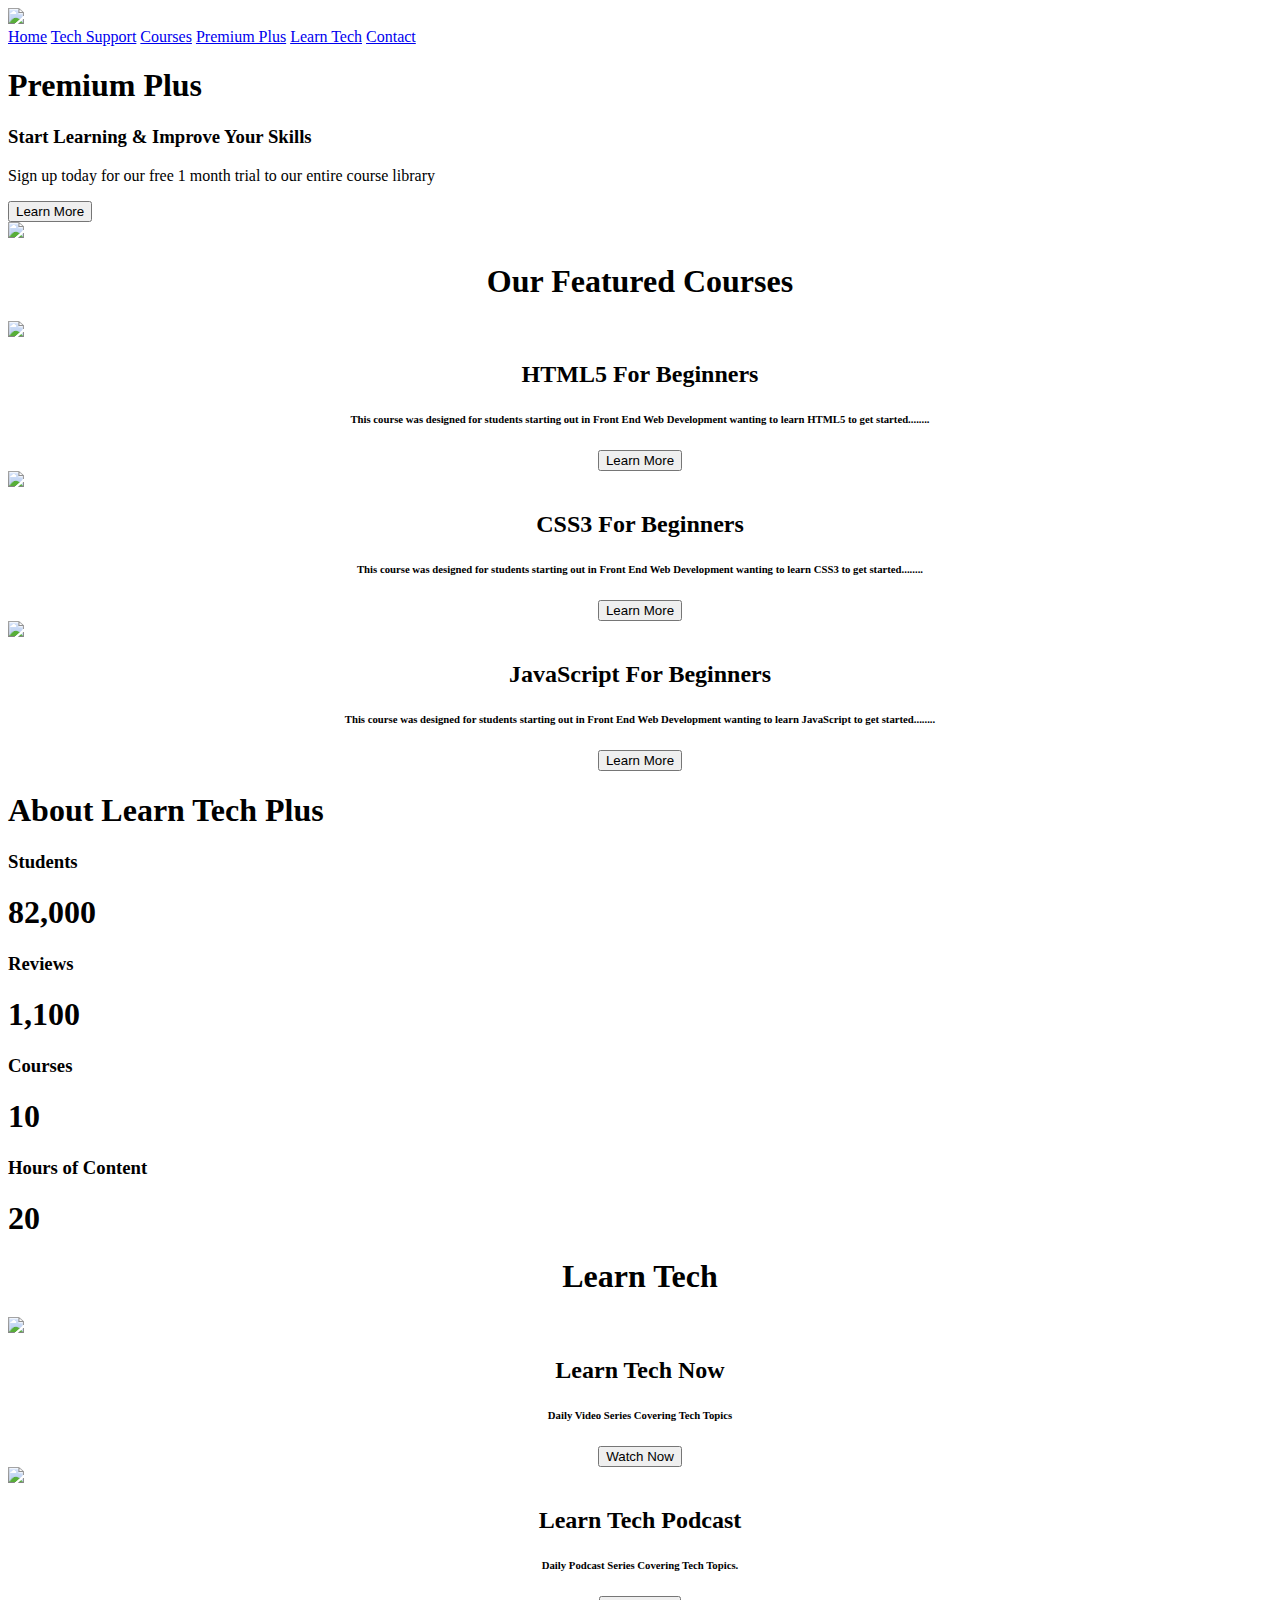
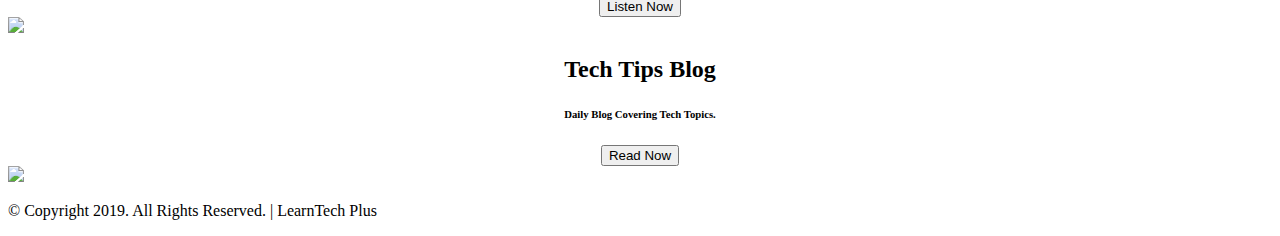
==== index.html @ 210b3e80 "Home Page" ====
<!DOCTYPE html>
<html>
<head>

	<title>Learning Tech | Home</title>

	<!-- Start Normalize CSS -->
	<link rel="stylesheet" type="text/css" href="css/normalize.css">

	<!-- Start Custom CSS -->
	<link rel="stylesheet" type="text/css" href="css/home.css">

	<!-- Start Global CSS -->
	<link rel="stylesheet" type="text/css" href="css/global.css">

</head>
<body>

	<header>

		<img id="logo" src="img/logo.png">

		<nav>
			<a href="index.html">Home</a>
			<a href="techsupport.html">Tech Support</a>
			<a href="courses.html">Courses</a>
			<a href="premiumplus.html">Premium Plus</a>
			<a href="learntech.html">Learn Tech</a>
			<a href="contact.html">Contact</a>
		</nav>

	</header>

	<section id="slideshow">

		<section id="content">

			<h1>Premium Plus</h1>

			<h3>Start Learning & Improve Your Skills</h3>

			<p>Sign up today for our free 1 month trial to our entire course library</p>

			<button>Learn More</button>

		</section>


		<img id="slide" src="img/background.jpg">

	</section>

	<section id="courses">

		<center><h1>Our Featured Courses</h1></center>

		<div class="course">

			<img src="img/course-01.jpg">

			<center><h2>HTML5 For Beginners</h2></center>

			<center><h6>This course was designed for students starting out in Front End Web Development wanting to learn HTML5 to get started........</h6></center>

			<center><button>Learn More</button></center>

		</div>

		<div class="course2">

			<img src="img/course-02.jpg">

			<center><h2>CSS3 For Beginners</h2></center>

			<center><h6>This course was designed for students starting out in Front End Web Development wanting to learn CSS3 to get started........</h6></center>

			<center><button>Learn More</button></center>

		</div>

		<div class="course3">

			<img src="img/course-03.jpg">

			<center><h2>JavaScript For Beginners</h2></center>

			<center><h6>This course was designed for students starting out in Front End Web Development wanting to learn JavaScript to get started........</h6></center>

			<center><button>Learn More</button></center>

		</div>

	</section>

	<section id="about">

		<div class="about">

			<h1>About Learn Tech Plus</h1>

		</div>

		<div class="students">

			<h3>Students</h3>

			<h1>82,000</h1>

		</div>

		<div class="reviews">

			<h3>Reviews</h3>

			<h1>1,100</h1>

		</div>

		<div class="courses">

			<h3>Courses</h3>

			<h1>10</h1>

		</div>

		<div class="content">

			<h3>Hours of Content</h3>

			<h1>20</h1>

		</div>


	</section>

	<section id="learntech">

		<center><h1 class="h1lt">Learn Tech</h1></center>

		<div class="learntechnow">

			<img src="img/learntechnow.jpg">

			<center><h2>Learn Tech Now</h2></center>

			<center><h6>Daily Video Series Covering Tech Topics</h6></center>

			<center><button>Watch Now</button></center>

		</div>

		<div class="learntechpodcast">

			<img src="img/learntechpodcast.jpg">

			<center><h2>Learn Tech Podcast</h2></center>

			<center><h6>Daily Podcast Series Covering Tech Topics.</h6></center>

			<center><button>Listen Now</button></center>

		</div>

		<div class="learntechblog">

			<img src="img/techtipsblog.jpg">

			<center><h2>Tech Tips Blog</h2></center>

			<center><h6>Daily Blog Covering Tech Topics.</h6></center>

			<center><button>Read Now</button></center>

		</div>

	</section>

	<footer>

		<img id="logo" src="img/logo.png">

		<p id="footer">© Copyright 2019. All Rights Reserved. | LearnTech Plus</p>

	</footer>



</body>
</html>
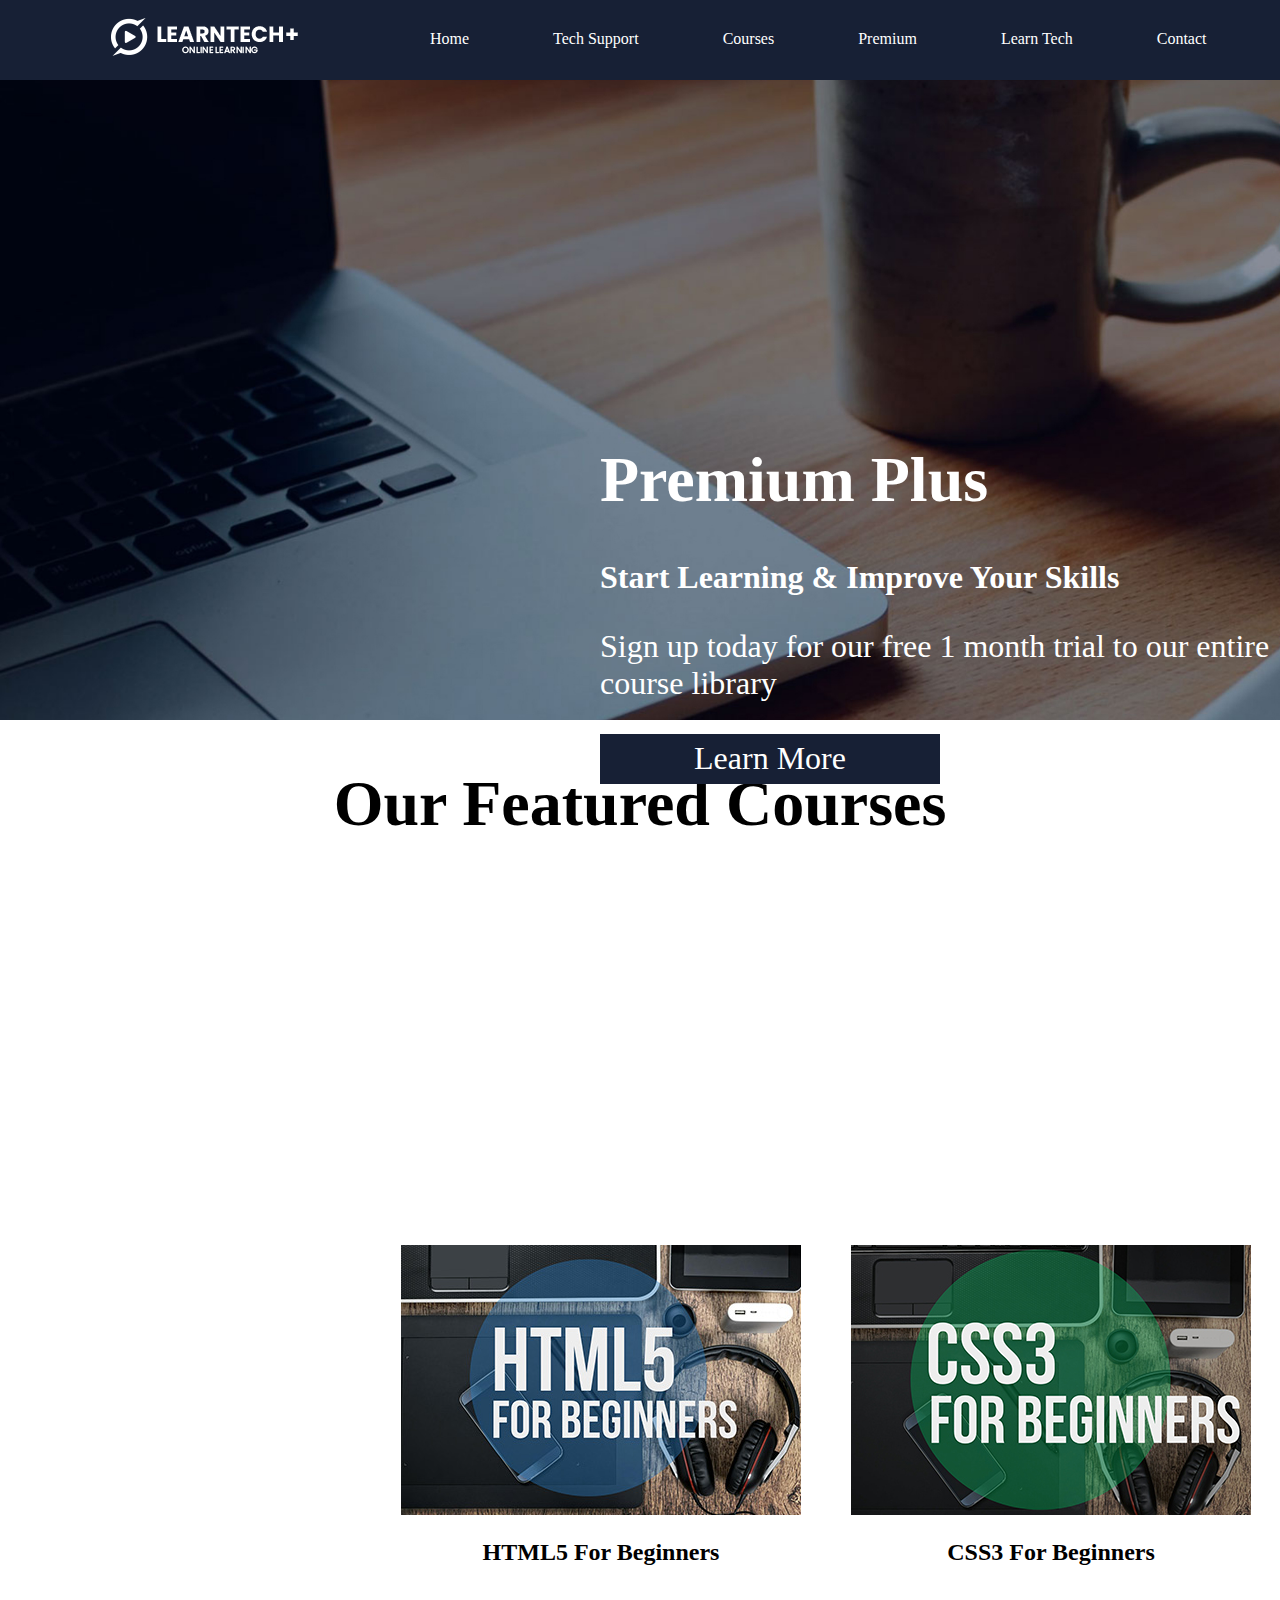
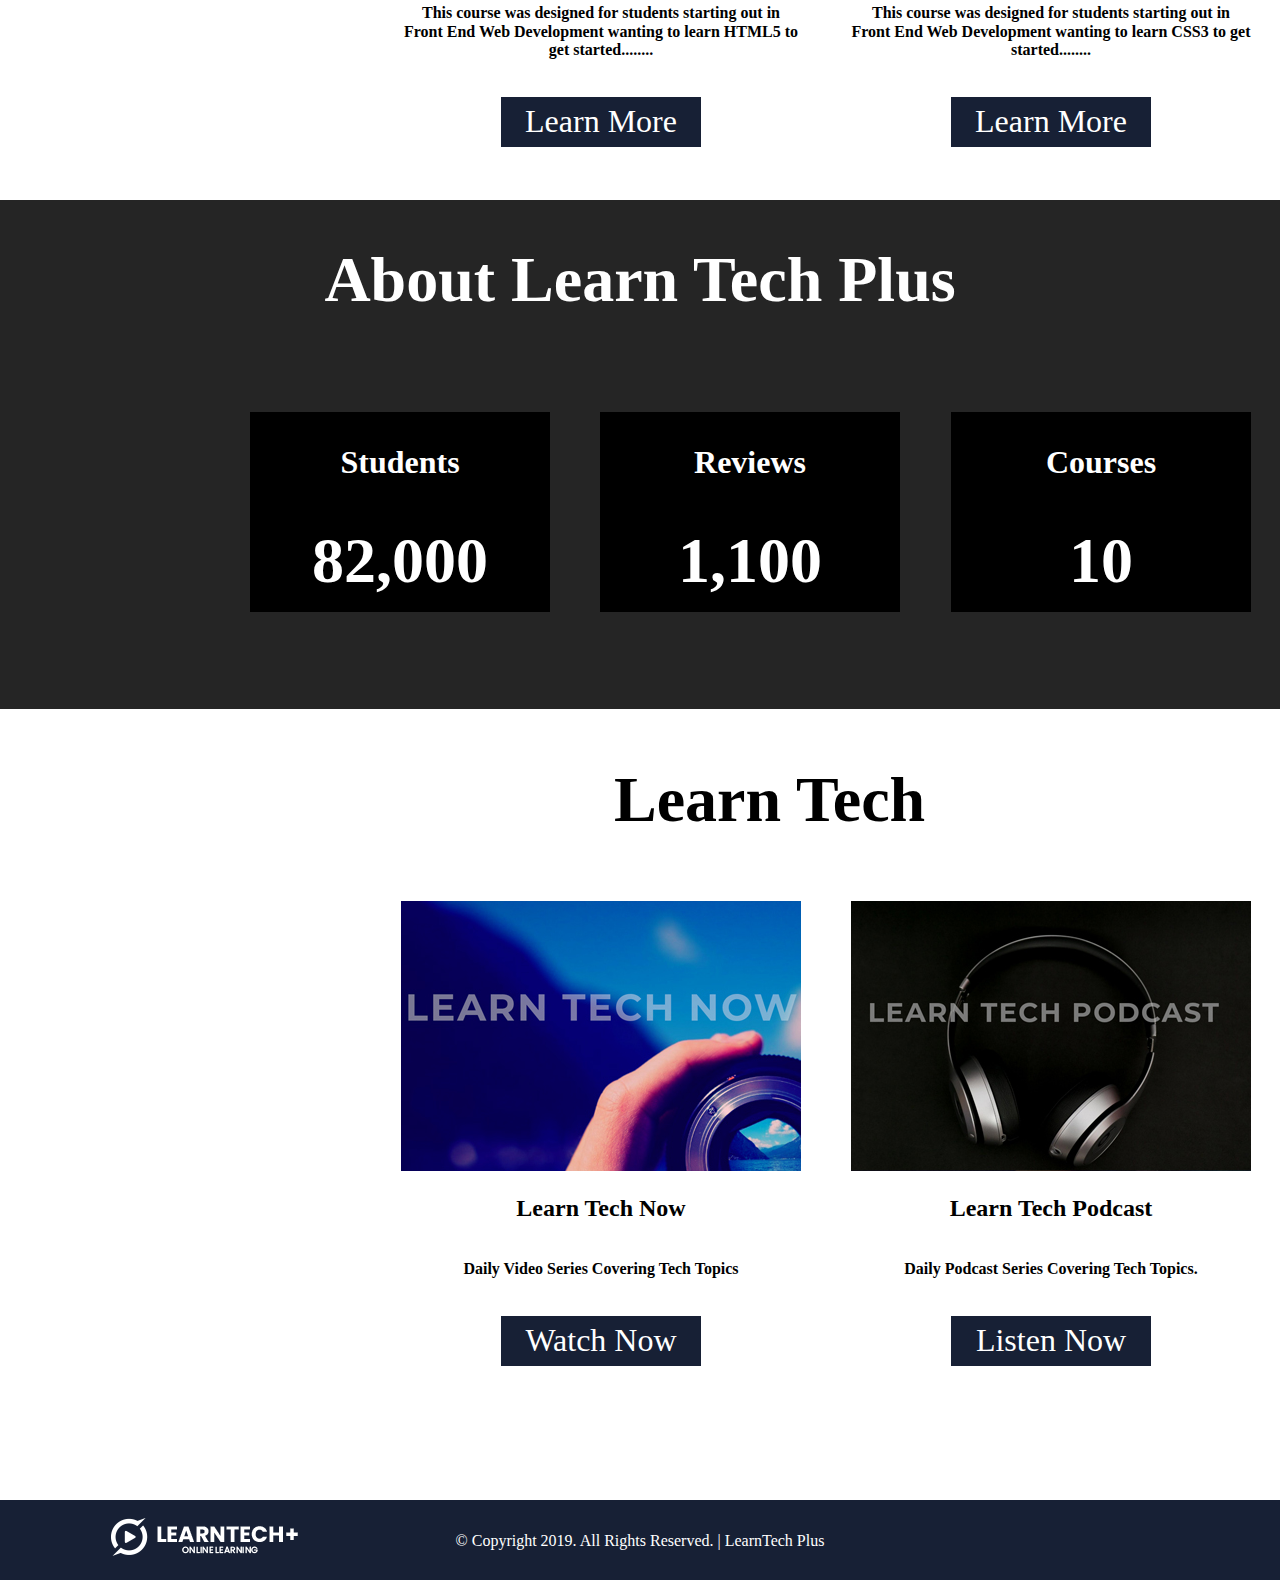
==== commit 6f20c792: "CSS Designing" ====
--- a/index.html
+++ b/index.html
@@ -24,7 +24,7 @@
 			<a href="index.html">Home</a>
 			<a href="techsupport.html">Tech Support</a>
 			<a href="courses.html">Courses</a>
-			<a href="premiumplus.html">Premium Plus</a>
+			<a href="premium.html">Premium</a>
 			<a href="learntech.html">Learn Tech</a>
 			<a href="contact.html">Contact</a>
 		</nav>
@@ -46,7 +46,7 @@
 		</section>
 
 
-		<img id="slide" src="img/background.jpg">
+		<img id="slide" src="img/bg.jpg">
 
 	</section>
 
@@ -56,7 +56,7 @@
 
 		<div class="course">
 
-			<img src="img/course-01.jpg">
+			<img src="img/course1.jpg">
 
 			<center><h2>HTML5 For Beginners</h2></center>
 
@@ -68,7 +68,7 @@
 
 		<div class="course2">
 
-			<img src="img/course-02.jpg">
+			<img src="img/course2.jpg">
 
 			<center><h2>CSS3 For Beginners</h2></center>
 
@@ -80,7 +80,7 @@
 
 		<div class="course3">
 
-			<img src="img/course-03.jpg">
+			<img src="img/course3.jpg">
 
 			<center><h2>JavaScript For Beginners</h2></center>
 
--- a/css/home.css
+++ b/css/home.css
@@ -0,0 +1,221 @@
+/*
+====================================================================================================================================================================
+                                                    Start Slideshow Properties 
+====================================================================================================================================================================
+*/
+
+section#content {
+    color: white;
+    position: absolute;
+    top: 400px;
+    left: 600px;
+
+}
+
+img#slide {
+    width: 100%;
+    height: auto;
+}
+
+/*
+====================================================================================================================================================================
+                                                    End Slideshow Properties 
+====================================================================================================================================================================
+*/
+
+
+/*
+====================================================================================================================================================================
+                                                    Start Featured Courses Properties 
+====================================================================================================================================================================
+*/
+
+div.course {
+    width: 400px;
+    height: 500px;
+    background: white;
+    border: 1px solid transparent;
+    position: absolute;
+    top: 1244px;
+    left: 400px;
+}
+
+div.course2 {
+    width: 400px;
+    height: 500px;
+    background: white;
+    border: 1px solid transparent;
+    position: absolute;
+    top: 1244px;
+    left: 850px;
+}
+
+div.course3 {
+    width: 400px;
+    height: 500px;
+    background: white;
+    border: 1px solid transparent;
+    position: absolute;
+    top: 1244px;
+    left: 1300px;
+}
+
+h6 {
+	font-size: 1em;
+}
+
+/*
+====================================================================================================================================================================
+                                                    End Featured Courses Properties 
+====================================================================================================================================================================
+*/
+
+
+/*
+====================================================================================================================================================================
+                                                    Start About Section Properties 
+====================================================================================================================================================================
+*/
+
+section#about {
+    width: 100%;
+    height: 509px;
+    background: #252525;
+    position: absolute;
+    top: 1800px;
+    left: 0;
+}
+
+div.about {
+	color: white;
+	text-align: center;
+}
+
+div.students {
+    width: 300px;
+    height: 200px;
+    background: black;
+    text-align: center;
+    color: white;
+    position: absolute;
+    top: 212px;
+    left: 250px;
+}
+
+div.reviews {
+    width: 300px;
+    height: 200px;
+    background: black;
+    text-align: center;
+    color: white;
+    position: absolute;
+    top: 212px;
+    left: 600px;
+} 
+
+div.courses {
+    width: 300px;
+    height: 200px;
+    background: black;
+    text-align: center;
+    color: white;
+    position: absolute;
+    top: 212px;
+    left: 951px;
+}
+
+div.content {
+    width: 300px;
+    height: 200px;
+    background: black;
+    text-align: center;
+    color: white;
+    position: absolute;
+    top: 212px;
+    left: 1301px;
+}
+
+/*
+====================================================================================================================================================================
+                                                    End About Section Properties 
+====================================================================================================================================================================
+*/
+
+/*
+====================================================================================================================================================================
+                                                    Start Learn Tech Section Properties 
+====================================================================================================================================================================
+*/
+
+div.learntechnow {
+    width: 400px;
+    height: 500px;
+    background: white;
+    border: 1px solid transparent;
+    position: absolute;
+    top: 2500px;
+    left: 400px;
+}
+
+div.learntechpodcast {
+    width: 400px;
+    height: 500px;
+    background: white;
+    border: 1px solid transparent;
+    position: absolute;
+    top: 2500px;
+    left: 850px;
+}
+
+div.learntechblog {
+    width: 400px;
+    height: 500px;
+    background: white;
+    border: 1px solid transparent;
+    position: absolute;
+    top: 2500px;
+    left: 1300px;
+}
+
+.h1lt {
+
+    position: absolute;
+    top: 2320px;
+    left: 614px;
+
+}
+
+/*
+====================================================================================================================================================================
+                                                    End Learn Tech Section Properties 
+====================================================================================================================================================================
+*/
+
+/*
+====================================================================================================================================================================
+                                                    Start Footer
+====================================================================================================================================================================
+*/
+
+footer {
+    width: 100%;
+    height: 80px;
+    background: #172035;
+    position: absolute;
+    top: 3100px;
+    left: 0;
+}
+
+p#footer {
+    text-align: center;
+    color: white;
+    margin-top: 32px;
+    font-size: 1em;
+}
+
+/*
+====================================================================================================================================================================
+                                                    End Footer
+====================================================================================================================================================================
+*/
+
--- a/css/global.css
+++ b/css/global.css
@@ -0,0 +1,74 @@
+/*
+====================================================================================================================================================================
+                                                    Start Global Properties 
+====================================================================================================================================================================
+*/
+body {
+    font-family: roboto;
+}
+
+header {
+	width: 100%;
+	height: 80px;
+	background: #172035;
+}
+
+img#logo { 
+    margin-left: 100px;
+    margin-right: 100px;
+    position: absolute;
+    top: 17px;
+    left: 0;
+}
+
+nav {
+    display: inline-block;
+    margin-left: 400px;
+    margin-top: 30px;
+}
+
+a {
+	color: white;
+	text-decoration: none;
+	font-weight: 2em;
+	font-family: 'roboto';
+	margin-right: 20px;
+    padding: 30px;
+}
+
+a:hover {
+    color: white;
+    background: #09568d;  
+    padding: 30px;
+}
+
+button {
+    width: 50%;
+    height: 50px;
+    background: #172035;
+    color: white;
+    font-size: 2em;
+    border:none;
+}
+
+button:hover {
+    background: #09568d;
+}
+
+h1 {
+    font-size: 4em;
+}
+
+h3 {
+    font-size: 2em;
+}
+
+p {
+    font-size: 2em;
+}
+
+/*
+====================================================================================================================================================================
+                                                    End Global Properties 
+====================================================================================================================================================================
+*/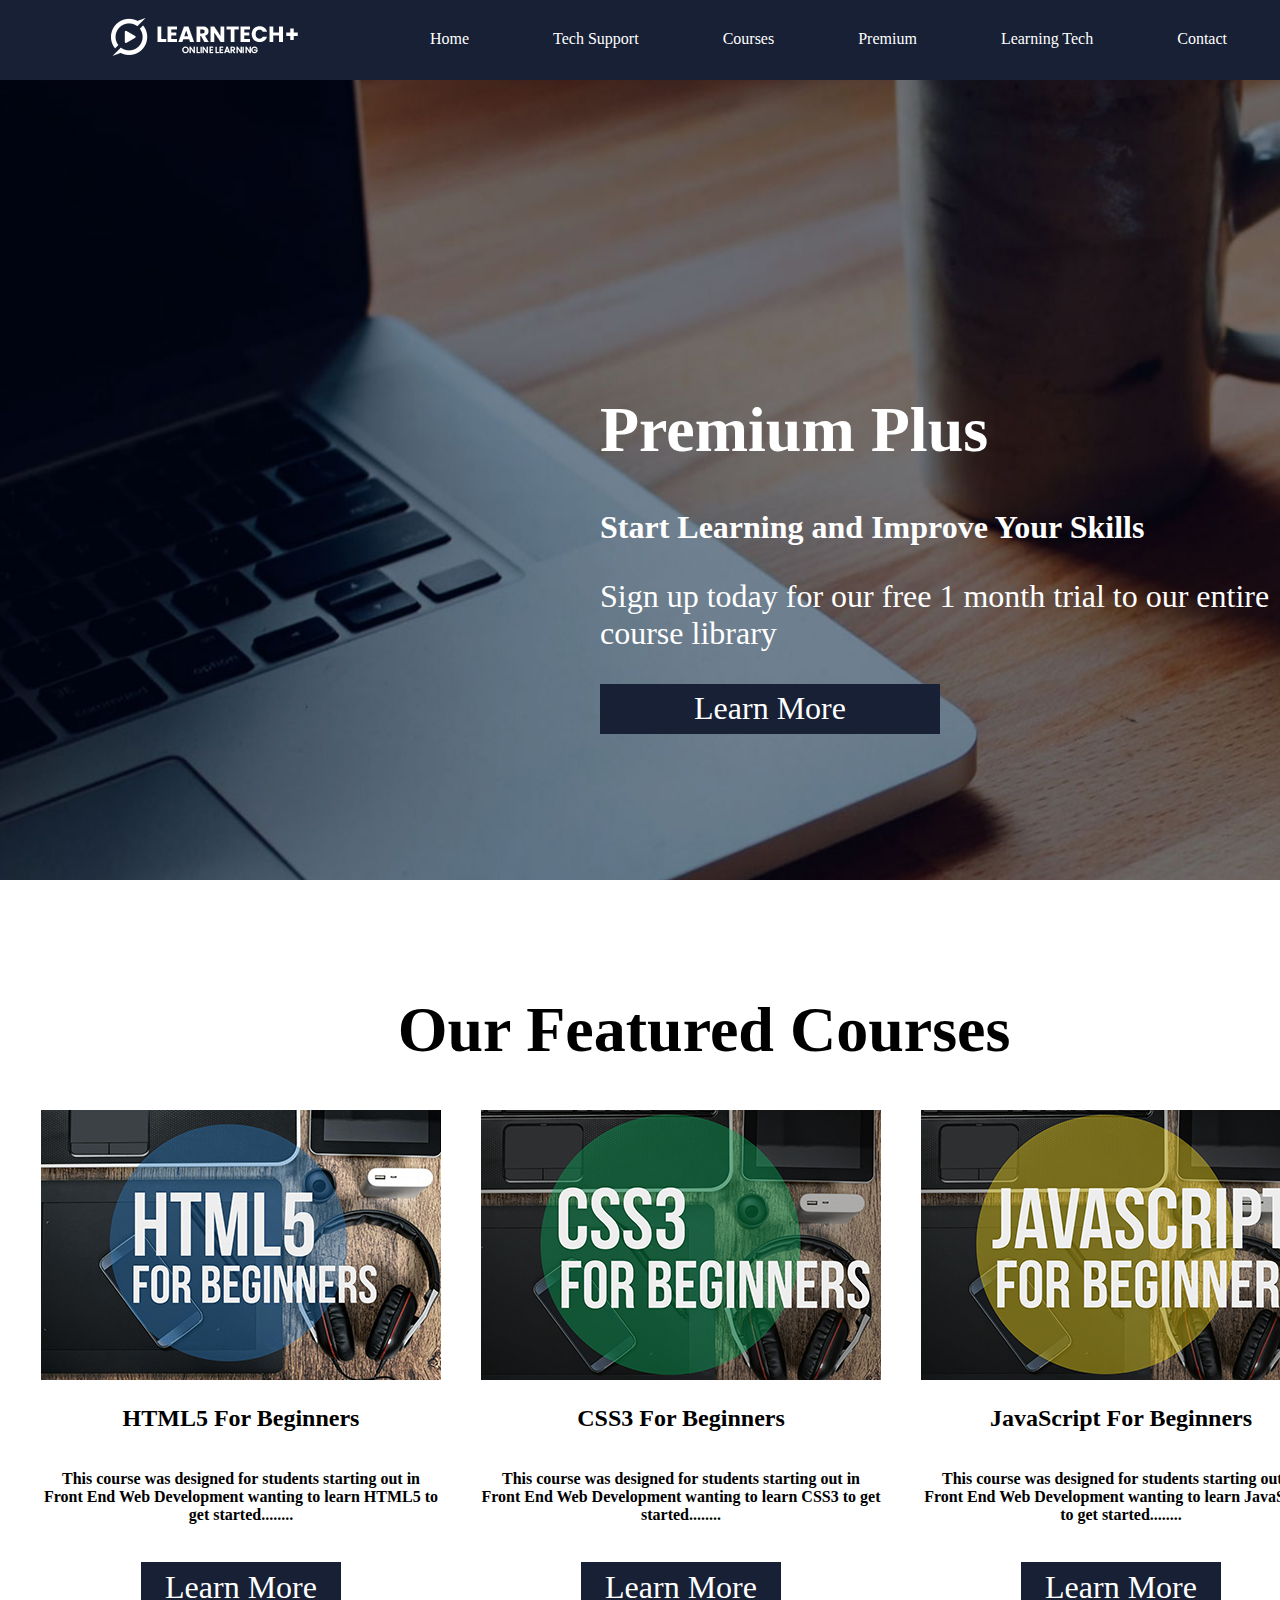
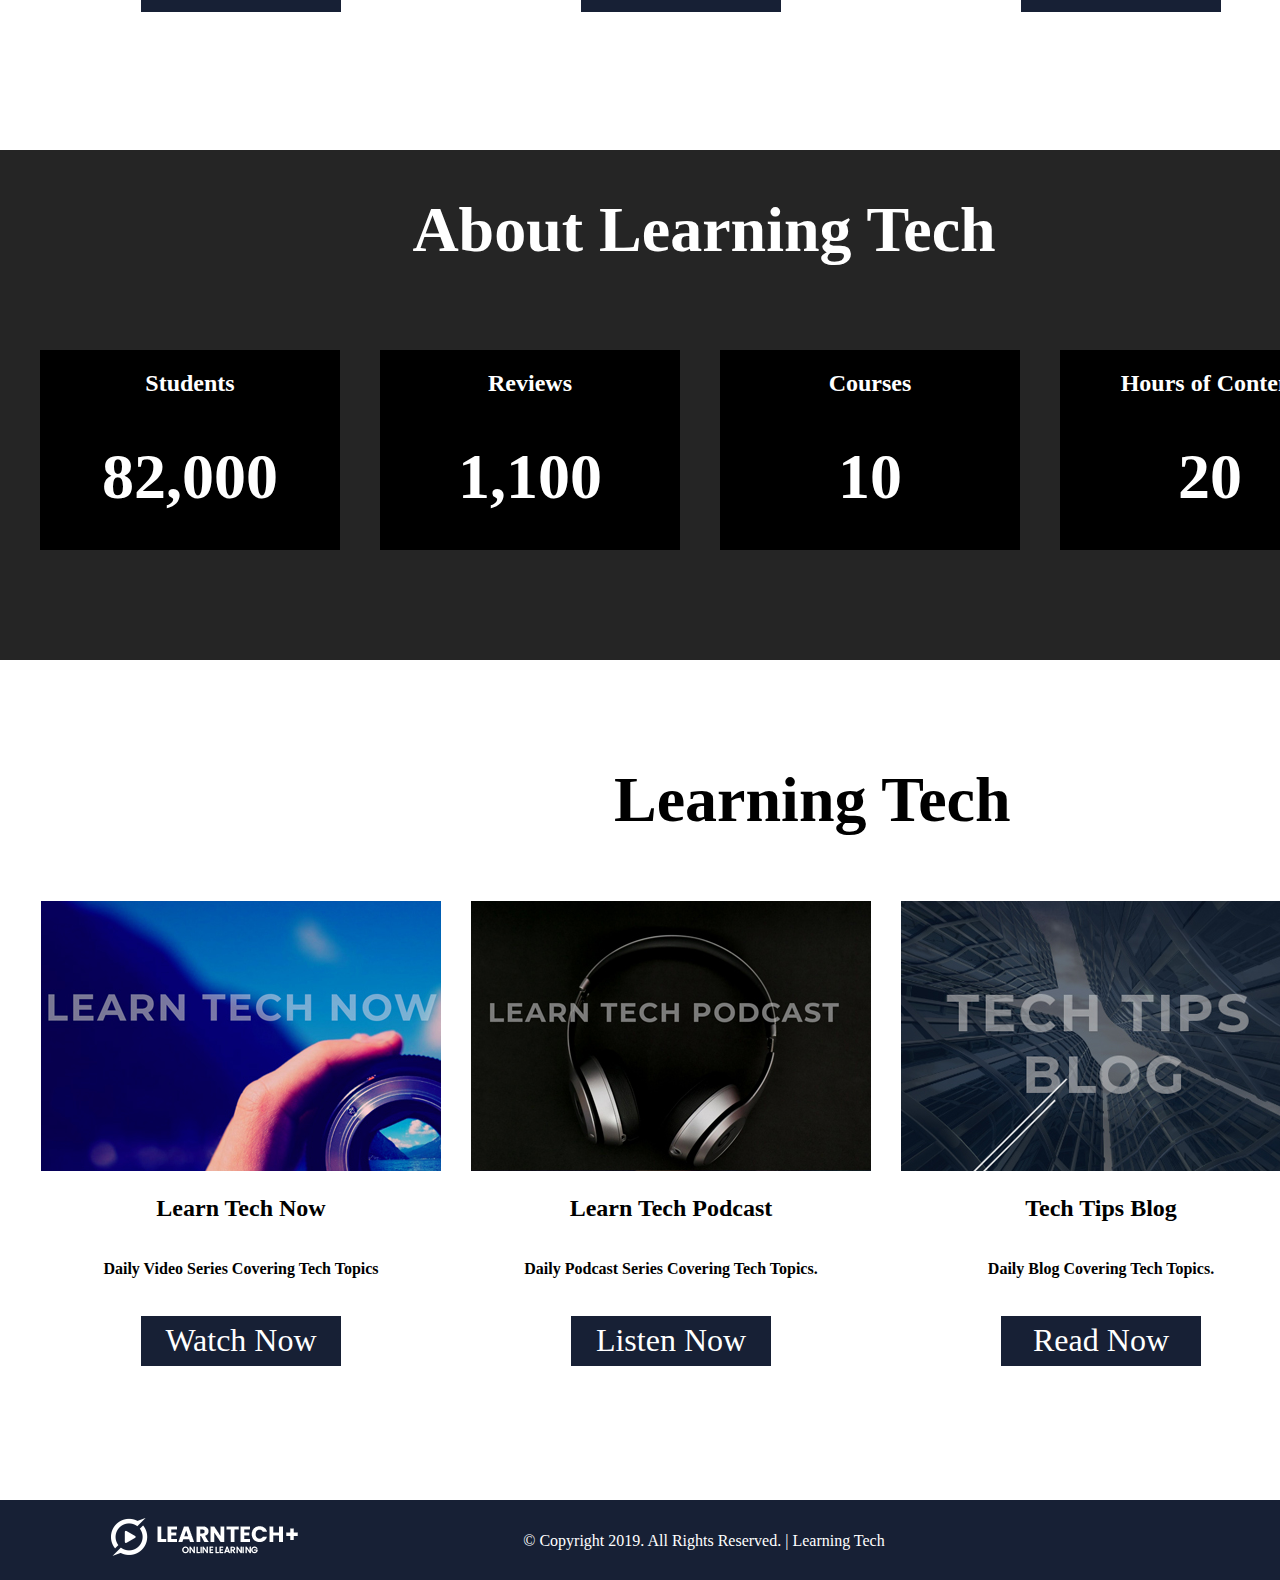
==== commit fd7af550: "Updated Home Page" ====
--- a/index.html
+++ b/index.html
@@ -16,7 +16,7 @@
 </head>
 <body>
 
-	<header>
+	<header id="header">
 
 		<img id="logo" src="img/logo.png">
 
@@ -25,7 +25,7 @@
 			<a href="techsupport.html">Tech Support</a>
 			<a href="courses.html">Courses</a>
 			<a href="premium.html">Premium</a>
-			<a href="learntech.html">Learn Tech</a>
+			<a href="learntech.html">Learning Tech</a>
 			<a href="contact.html">Contact</a>
 		</nav>
 
@@ -37,7 +37,7 @@
 
 			<h1>Premium Plus</h1>
 
-			<h3>Start Learning & Improve Your Skills</h3>
+			<h3>Start Learning and Improve Your Skills</h3>
 
 			<p>Sign up today for our free 1 month trial to our entire course library</p>
 
@@ -45,8 +45,7 @@
 
 		</section>
 
-
-		<img id="slide" src="img/bg.jpg">
+		<img id="slide" src="img/bg.jpg" alt="Background Image">
 
 	</section>
 
@@ -96,13 +95,13 @@
 
 		<div class="about">
 
-			<h1>About Learn Tech Plus</h1>
+			<h1>About Learning Tech</h1>
 
 		</div>
 
 		<div class="students">
 
-			<h3>Students</h3>
+			<h2>Students</h2>
 
 			<h1>82,000</h1>
 
@@ -110,7 +109,7 @@
 
 		<div class="reviews">
 
-			<h3>Reviews</h3>
+			<h2>Reviews</h2>
 
 			<h1>1,100</h1>
 
@@ -118,7 +117,7 @@
 
 		<div class="courses">
 
-			<h3>Courses</h3>
+			<h2>Courses</h2>
 
 			<h1>10</h1>
 
@@ -126,7 +125,7 @@
 
 		<div class="content">
 
-			<h3>Hours of Content</h3>
+			<h2>Hours of Content</h2>
 
 			<h1>20</h1>
 
@@ -137,11 +136,11 @@
 
 	<section id="learntech">
 
-		<center><h1 class="h1lt">Learn Tech</h1></center>
+		<center><h1 class="h1lt">Learning Tech</h1></center>
 
 		<div class="learntechnow">
 
-			<img src="img/learntechnow.jpg">
+			<img src="img/learntechnow.jpg" alt="Learn Tech Now">
 
 			<center><h2>Learn Tech Now</h2></center>
 
@@ -179,9 +178,9 @@
 
 	<footer>
 
-		<img id="logo" src="img/logo.png">
+		<img id="logo" src="img/logo.png" alt="Logo">
 
-		<p id="footer">© Copyright 2019. All Rights Reserved. | LearnTech Plus</p>
+		<p id="footer">© Copyright 2019. All Rights Reserved. | Learning Tech </p>
 
 	</footer>
 
--- a/css/home.css
+++ b/css/home.css
@@ -1,34 +1,51 @@
-/*
-====================================================================================================================================================================
-                                                    Start Slideshow Properties 
+
+/*
+====================================================================================================================================================================
+                                                    Start Header Properties
+====================================================================================================================================================================
+*/
+#header {
+  width: 110%;
+}
+/*
+====================================================================================================================================================================
+                                                    Start Slideshow Properties
 ====================================================================================================================================================================
 */
 
 section#content {
     color: white;
     position: absolute;
-    top: 400px;
+    top: 350px;
     left: 600px;
 
 }
 
 img#slide {
-    width: 100%;
-    height: auto;
-}
-
-/*
-====================================================================================================================================================================
-                                                    End Slideshow Properties 
-====================================================================================================================================================================
-*/
-
-
-/*
-====================================================================================================================================================================
-                                                    Start Featured Courses Properties 
-====================================================================================================================================================================
-*/
+    width: 110%;
+    height: 800px;
+}
+
+/*
+====================================================================================================================================================================
+                                                    End Slideshow Properties
+====================================================================================================================================================================
+*/
+
+
+/*
+====================================================================================================================================================================
+                                                    Start Featured Courses Properties
+====================================================================================================================================================================
+*/
+
+section#courses {
+    width: 110%;
+    height: 510px;
+    position: absolute;
+    top: 950px;
+    left: 0;
+}
 
 div.course {
     width: 400px;
@@ -36,8 +53,7 @@
     background: white;
     border: 1px solid transparent;
     position: absolute;
-    top: 1244px;
-    left: 400px;
+    left: 40px;
 }
 
 div.course2 {
@@ -46,8 +62,7 @@
     background: white;
     border: 1px solid transparent;
     position: absolute;
-    top: 1244px;
-    left: 850px;
+    left: 480px;
 }
 
 div.course3 {
@@ -56,8 +71,7 @@
     background: white;
     border: 1px solid transparent;
     position: absolute;
-    top: 1244px;
-    left: 1300px;
+    left: 920px;
 }
 
 h6 {
@@ -66,23 +80,23 @@
 
 /*
 ====================================================================================================================================================================
-                                                    End Featured Courses Properties 
-====================================================================================================================================================================
-*/
-
-
-/*
-====================================================================================================================================================================
-                                                    Start About Section Properties 
+                                                    End Featured Courses Properties
+====================================================================================================================================================================
+*/
+
+
+/*
+====================================================================================================================================================================
+                                                    Start About Section Properties
 ====================================================================================================================================================================
 */
 
 section#about {
-    width: 100%;
-    height: 509px;
+    width: 110%;
+    height: 510px;
     background: #252525;
     position: absolute;
-    top: 1800px;
+    top: 1750px;
     left: 0;
 }
 
@@ -98,8 +112,8 @@
     text-align: center;
     color: white;
     position: absolute;
-    top: 212px;
-    left: 250px;
+    top: 200px;
+    left: 40px;
 }
 
 div.reviews {
@@ -109,9 +123,9 @@
     text-align: center;
     color: white;
     position: absolute;
-    top: 212px;
-    left: 600px;
-} 
+    top: 200px;
+    left: 380px;
+}
 
 div.courses {
     width: 300px;
@@ -120,8 +134,8 @@
     text-align: center;
     color: white;
     position: absolute;
-    top: 212px;
-    left: 951px;
+    top: 200px;
+    left: 720px;
 }
 
 div.content {
@@ -131,19 +145,19 @@
     text-align: center;
     color: white;
     position: absolute;
-    top: 212px;
-    left: 1301px;
-}
-
-/*
-====================================================================================================================================================================
-                                                    End About Section Properties 
-====================================================================================================================================================================
-*/
-
-/*
-====================================================================================================================================================================
-                                                    Start Learn Tech Section Properties 
+    top: 200px;
+    left: 1060px;
+}
+
+/*
+====================================================================================================================================================================
+                                                    End About Section Properties
+====================================================================================================================================================================
+*/
+
+/*
+====================================================================================================================================================================
+                                                    Start Learn Tech Section Properties
 ====================================================================================================================================================================
 */
 
@@ -154,7 +168,7 @@
     border: 1px solid transparent;
     position: absolute;
     top: 2500px;
-    left: 400px;
+    left: 40px;
 }
 
 div.learntechpodcast {
@@ -164,7 +178,7 @@
     border: 1px solid transparent;
     position: absolute;
     top: 2500px;
-    left: 850px;
+    left: 470px;
 }
 
 div.learntechblog {
@@ -174,7 +188,7 @@
     border: 1px solid transparent;
     position: absolute;
     top: 2500px;
-    left: 1300px;
+    left: 900px;
 }
 
 .h1lt {
@@ -187,7 +201,7 @@
 
 /*
 ====================================================================================================================================================================
-                                                    End Learn Tech Section Properties 
+                                                    End Learn Tech Section Properties
 ====================================================================================================================================================================
 */
 
@@ -198,7 +212,7 @@
 */
 
 footer {
-    width: 100%;
+    width: 110%;
     height: 80px;
     background: #172035;
     position: absolute;
@@ -218,4 +232,3 @@
                                                     End Footer
 ====================================================================================================================================================================
 */
-
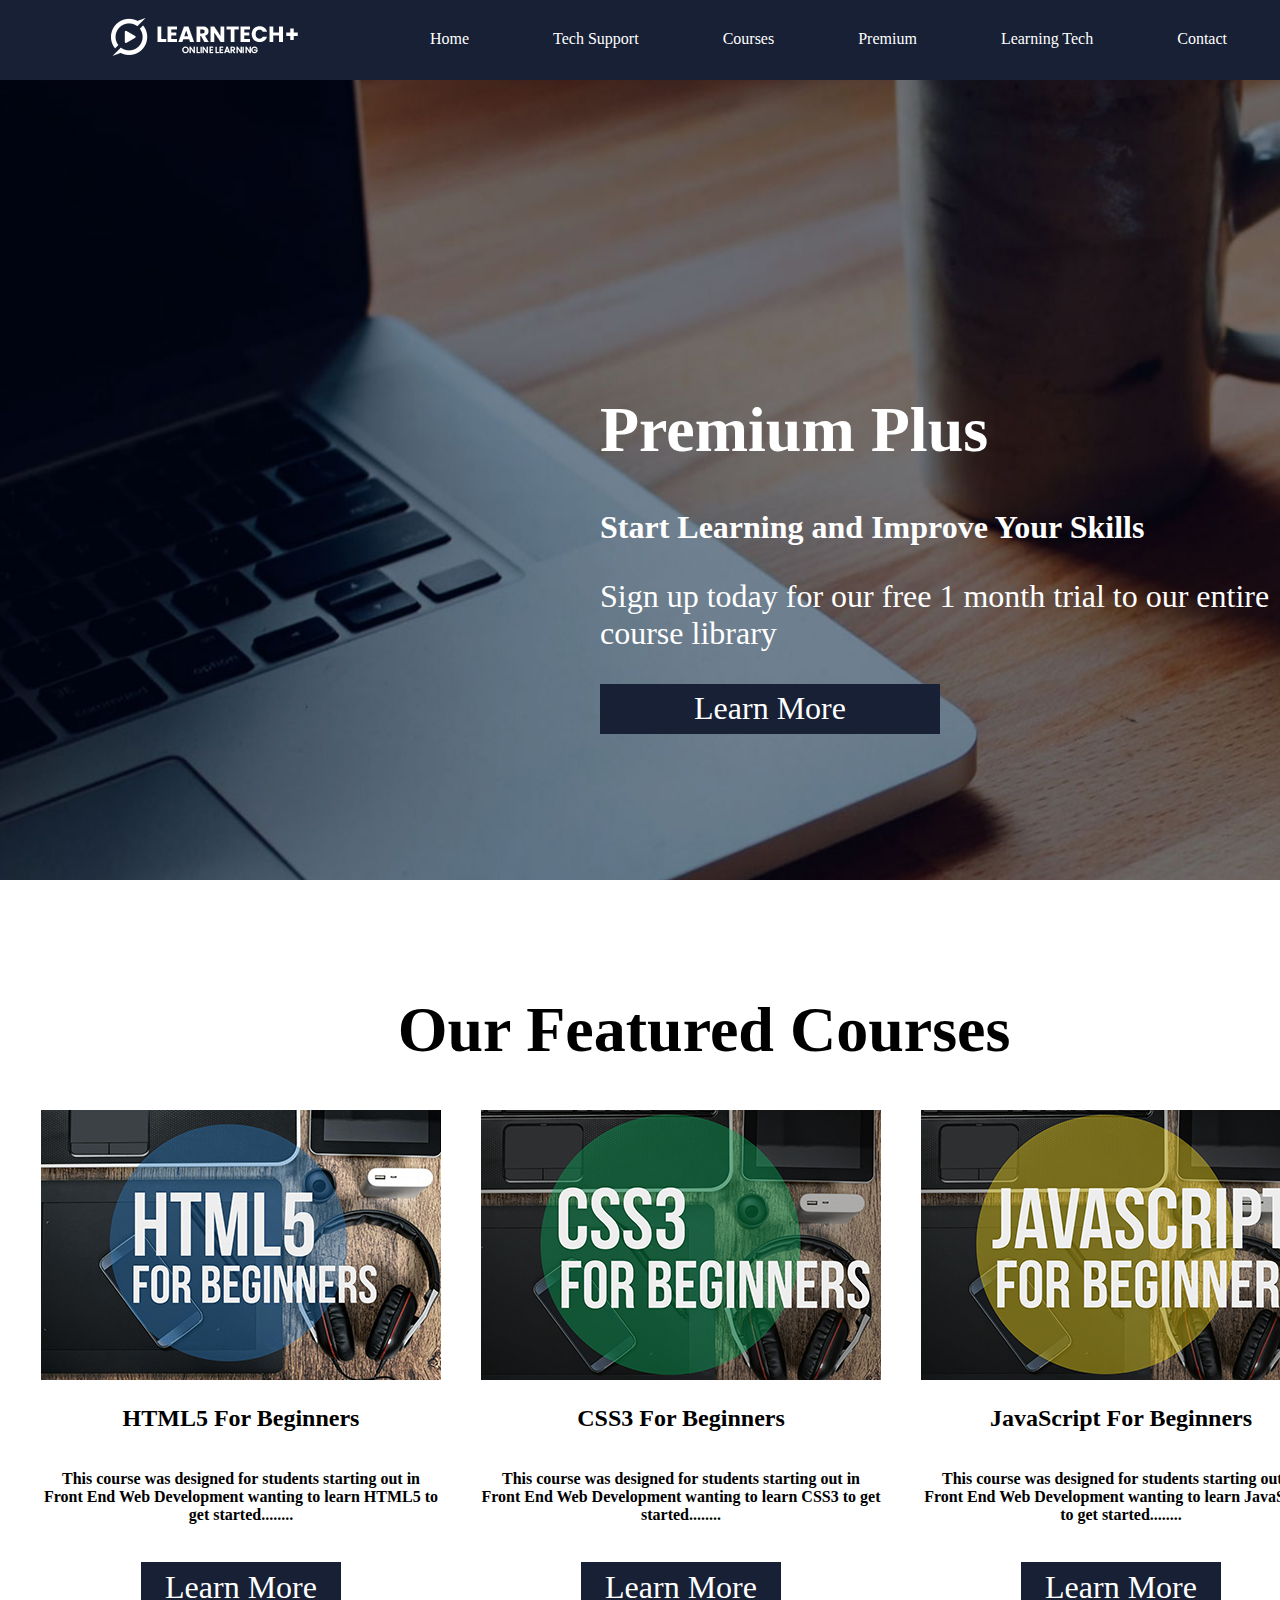
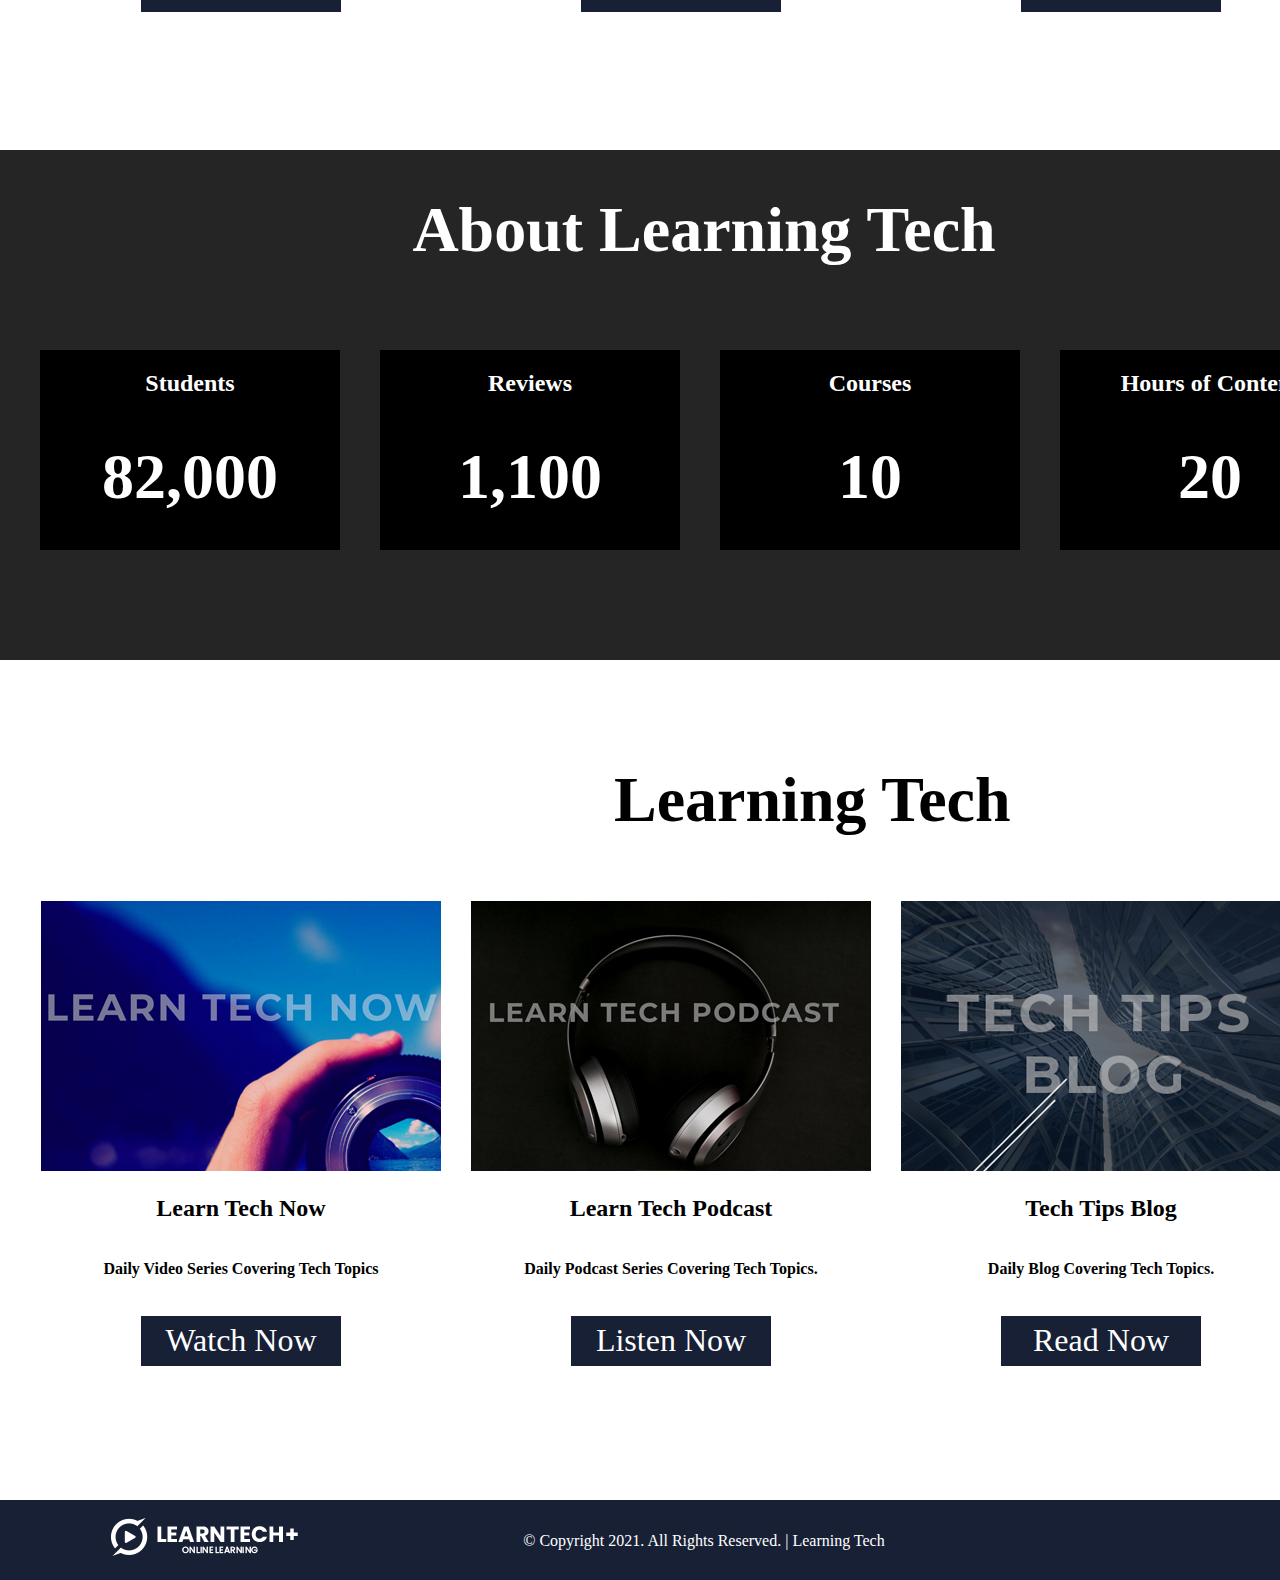
==== commit 3b3d390e: "Courses Page Added" ====
--- a/index.html
+++ b/index.html
@@ -180,11 +180,9 @@
 
 		<img id="logo" src="img/logo.png" alt="Logo">
 
-		<p id="footer">© Copyright 2019. All Rights Reserved. | Learning Tech </p>
+		<p id="footer">© Copyright 2021. All Rights Reserved. | Learning Tech </p>
 
 	</footer>
 
-
-
 </body>
 </html>
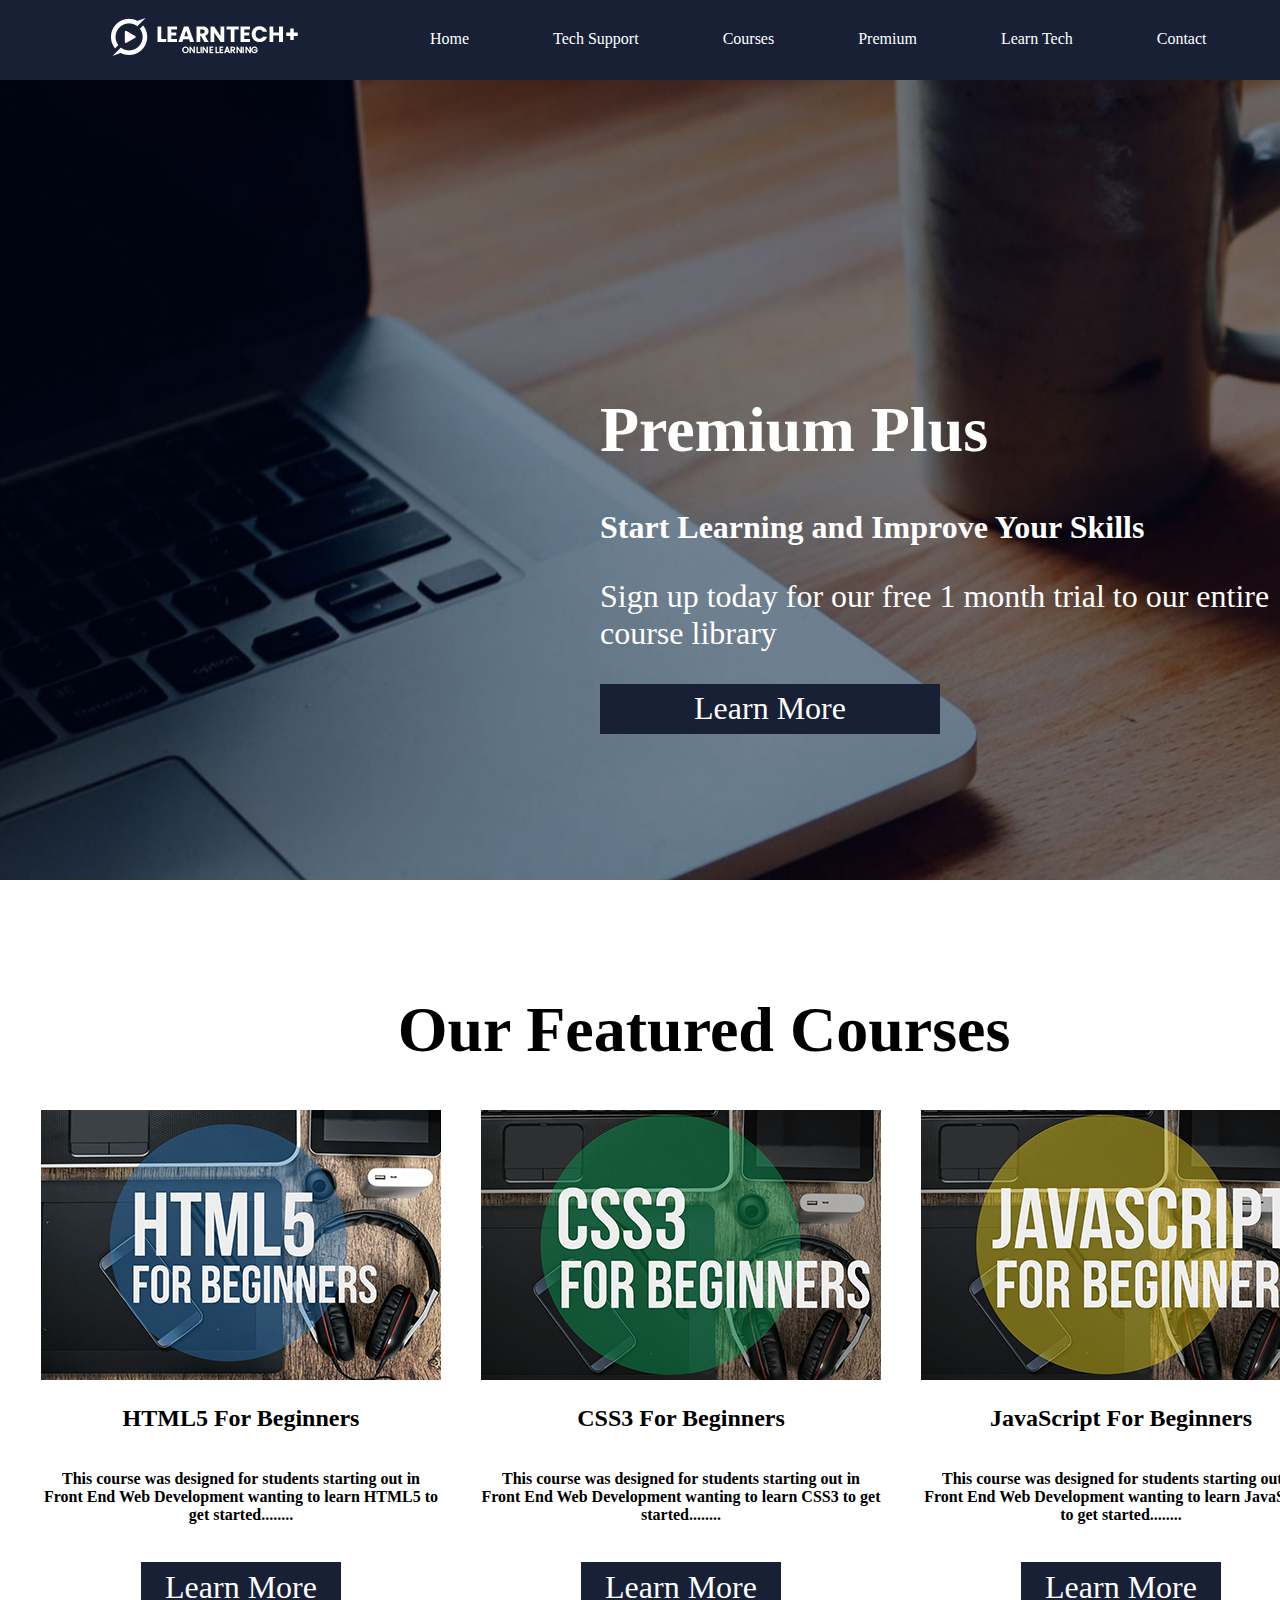
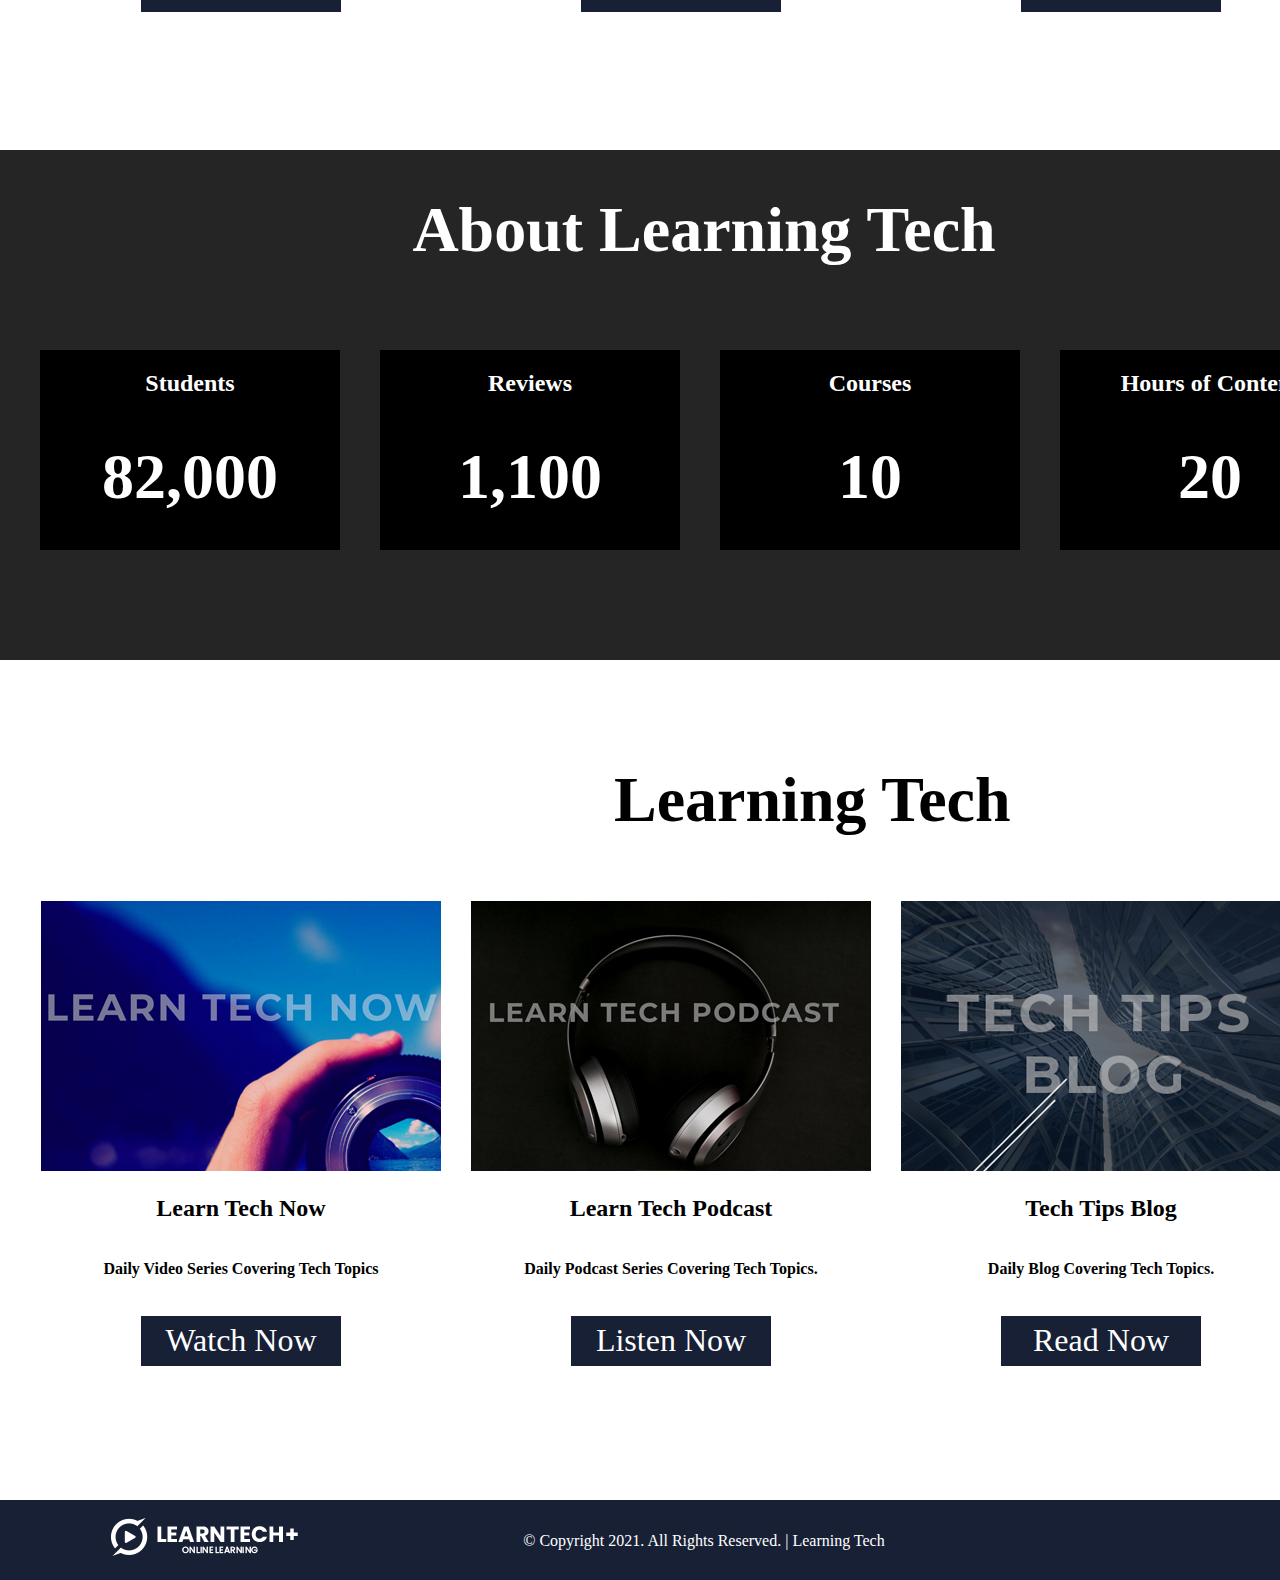
==== commit 0ed39c6b: "Learn tech Page" ====
--- a/index.html
+++ b/index.html
@@ -25,7 +25,7 @@
 			<a href="techsupport.html">Tech Support</a>
 			<a href="courses.html">Courses</a>
 			<a href="premium.html">Premium</a>
-			<a href="learntech.html">Learning Tech</a>
+			<a href="learntech.html">Learn Tech</a>
 			<a href="contact.html">Contact</a>
 		</nav>
 
